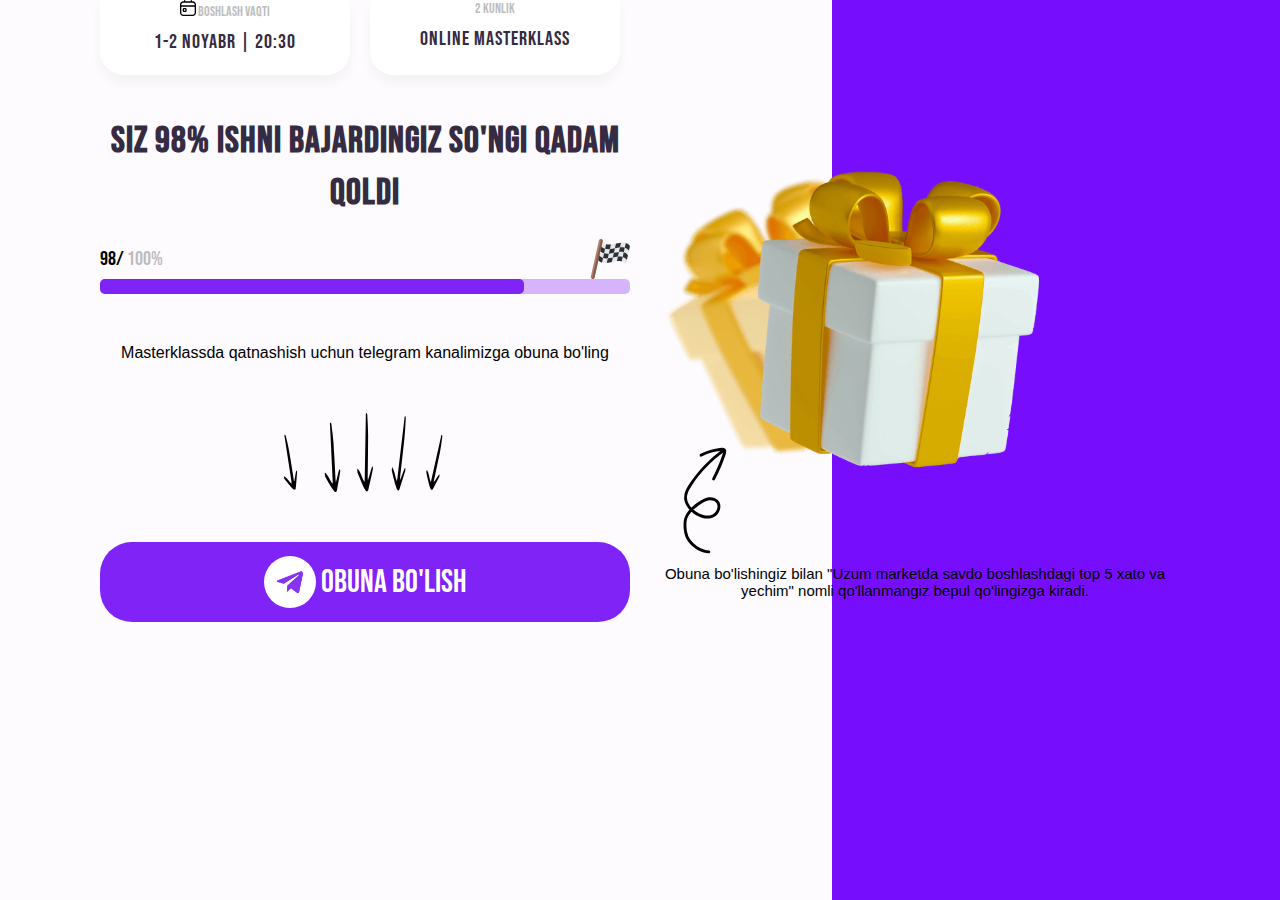
==== index.html @ 6f1469df "first commit" ====
<!DOCTYPE html>
<html lang="uz">
	<head>
		<meta charset="UTF-8" />
		<meta name="viewport" content="width=device-width, initial-scale=1.0" />
		<title>Masterklass Qadam</title>
		<link rel="stylesheet" href="main.css" />
		<link rel="preconnect" href="https://fonts.googleapis.com" />
		<link rel="preconnect" href="https://fonts.gstatic.com" crossorigin />
		<link
			href="https://fonts.googleapis.com/css2?family=Bebas+Neue&family=Roboto:wght@300;400;500;700&display=swap"
			rel="stylesheet"
		/>
	</head>
	<body>
		<div class="container">
			<div class="box1">
				<div class="header">
					<div>
						<p class="subtitle"><img src="icon/calendar.svg" alt="icon" /> Boshlash vaqti</p>
						<p class="title">1-2 Noyabr | 20:30</p>
					</div>
					<div>
						<p class="subtitle">2 kunlik</p>
						<p class="title">ONLINE MASTERKLASS</p>
					</div>
				</div>
				<h2 class="text">SIZ 98% ISHNI BAJARDINGIZ SO'NGI QADAM QOLDI</h2>
				<div>
					<div class="progress-des">
						<p>98/ <span>100%</span></p>
						<img src="icon/flag.svg" alt="icon" />
					</div>
					<div class="progress-bar">
						<div class="progress"></div>
					</div>
				</div>
				<div class="text2">Masterklassda qatnashish uchun telegram kanalimizga obuna bo'ling</div>
				<img class="arrows" src="icon/arrows.svg" alt="arrows" />
				<a href="https://t.me/your_channel" target="_blank" class="telegram-button">
					<img class="telegram-logo" src="icon/telegram-logo-48.png" alt="telegram logo" /> <span>OBUNA BO'LISH</span></a
				>
			</div>
			<div class="box2">
				<img class="box-img" src="icon/thank_you_gift@1x.png" alt="icon" />
				<img class="arrow" src="icon/arrow.svg" alt="arrow" />
				<p>
					Obuna bo'lishingiz bilan "Uzum marketda savdo boshlashdagi top 5 xato va yechim" nomli qo'llanmangiz bepul qo'lingizga
					kiradi.
				</p>
			</div>
		</div>
	</body>
</html>
---- main.css ----
* {
	margin: 0;
	padding: 0;
	box-sizing: border-box;
}

body {
	font-family: 'Bebas Neue', sans-serif;
	display: flex;
	justify-content: center;
	height: 100vh;
	margin: 0;
	background-color: #fdfbfe;
	background: linear-gradient(to right, #fdfbfe 65%, #760dfd 35%);
}
.container {
	padding: 0px 20px;
	max-width: 1120px;
	display: flex;
	justify-content: space-between;
	gap: 20px;
}

.header {
	display: flex;
	gap: 20px;
	margin-bottom: 30px;
	text-align: center;
}

.header div {
	width: 250px;
	height: 75px;
	padding: 0px 8px;
	background-color: #fff;
	border-bottom-left-radius: 24px;
	border-bottom-right-radius: 24px;
	box-shadow: 0px 8px 12px 0px #0000000a;
}
.subtitle {
	color: #bdbdbd;
	font-size: 14px;
	font-weight: 500;
	margin-bottom: 10px;
}

.title {
	font-size: 20px;
	font-weight: 500;
	letter-spacing: 1px;
	color: #352b42;
}

.subtitle img {
	width: 16px;
	height: 16px;
}

.text {
	padding-top: 10px;
	font-size: 37px;
	color: #352b42;
	letter-spacing: 1px;
	line-height: 52px;
	font-weight: 500px;
	margin-bottom: 20px;
	text-align: center;
}

.progress-des {
	display: flex;
	align-items: center;
	justify-content: space-between;
}

.progress-des p {
	color: #000;
	font-size: 20px;
	line-height: 40px;
	font-weight: 400;
}

.progress-des p span {
	color: #bdbdbd;
}

.progress-bar {
	width: 100%;
	background-color: #d5b3fd;
	border-radius: 5px;
	margin-bottom: 30px;
}

.progress {
	width: 80%;
	background-color: #8023f6;
	height: 15px;
	border-radius: 5px;
}

.text2 {
	padding-top: 20px;
	font-family: Arial, Helvetica, sans-serif;
	text-align: center;
	font-size: 16px;
	margin-bottom: 20px;
}

.arrows {
	display: block;
	width: 180px;
	height: 80px;
	text-align: center;
	margin: 50px auto 50px;
	animation: bounce 1s cubic-bezier(0.5, 1, 1, 1) infinite;
}

@keyframes bounce {
	0%,
	100% {
		transform: translateY(0);
	}
	50% {
		transform: translateY(-10px); /* Yuqoriga ko'tarilish */
	}
}

.telegram-button {
	width: 530px;
	height: 80px;
	color: white;
	background-color: #8023f6;
	padding: 10px 20px;
	border-radius: 32px;
	text-decoration: none;
	font-size: 32px;
	display: flex;
	align-items: center;
	justify-content: center;
	gap: 5px;
	margin-top: 35px;
}
.telegram-button:hover {
	background-color: #4d55d2;
}

.telegram-logo {
	width: 52px;
	height: 52px;
	padding: 10px;
	background-color: #fff;
	border-radius: 100%;
}

.box-img {
	width: 430px;
	height: 325px;
	margin-top: 150px;
}

.arrow {
	width: 120px;
	height: 120px;
	margin-top: -40px;
}

.box2 p {
	font-family: Arial, Helvetica, sans-serif;
	text-align: center;
	font-size: 15px;
}

@media (max-width: 960px) {
	body {
		background: #fdfbfe;
	}
	.text {
		width: 100%;
		font-size: 30px;
		letter-spacing: 1px;
		line-height: 40px;
	}

	.progress-des p {
		font-size: 18px;
		line-height: 30px;
	}

	.telegram-button {
		font-size: 24px;
		height: 60px;
	}

	.header div {
		width: 100%;
	}

	.container {
		flex-direction: column;
		align-items: center;
		position: relative;
	}
	.box2 {
		text-align: center;
		display: flex;
		flex-direction: column-reverse;
		align-items: center;
		justify-content: center;
	}

	.box2 p {
		text-align: center;
	}

	.box-img {
		width: 522px;
		height: 428px;
		margin: 0 auto;
		margin-top: 50px;
	}

	.box1 {
		width: 100%;
	}

	.arrow {
		width: 80px;
		height: 80px;
		justify-items: end;
		transform: rotate(180deg);
		margin-top: 0px;
		margin-right: -70%;
	}

	.telegram-button {
		width: 100%;
		font-size: 20px;
	}

	.telegram-logo {
		width: 42px;
		height: 42px;
		padding: 7px;
	}
}

@media (max-width: 480px) {
	.text {
		font-size: 24px;
		line-height: 30px;
	}

	.title {
		font-size: 18px;
	}
	.progress-des p {
		font-size: 18px;
		line-height: 30px;
	}

	.telegram-button {
		font-size: 20px;
		height: 50px;
	}

	.header div {
		width: 100%;
	}

	.container {
		flex-direction: column;
		align-items: center;
		position: relative;
	}
	.box2 {
		text-align: center;
		display: flex;
		flex-direction: column-reverse;
		align-items: center;
		justify-content: center;
	}

	.box2 p {
		text-align: center;
	}

	.box-img {
		width: 350px;
		height: 300px;
		margin: 0 auto;
		margin-top: 50px;
	}

	.arrow {
		width: 60px;
		height: 60px;
		justify-items: end;
		transform: rotate(180deg);
		margin-top: 0px;
		margin-right: -70%;
	}

	.telegram-button {
		width: 100%;
		font-size: 18px;
	}

	.telegram-logo {
		width: 32px;
		height: 32px;
		padding: 5px;
	}
}
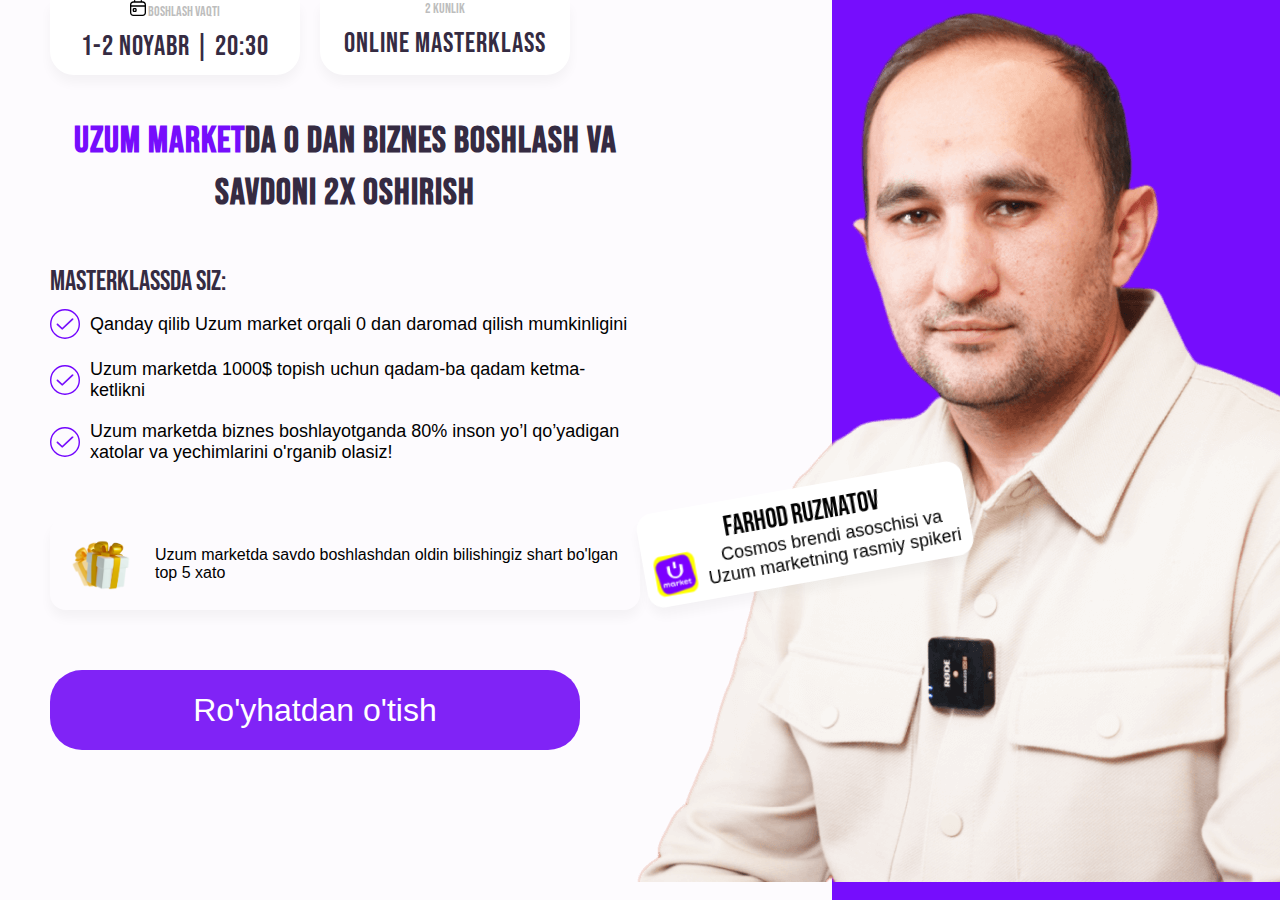
==== commit 77ba3e62: "mentor page" ====
--- a/index.html
+++ b/index.html
@@ -3,8 +3,8 @@
 	<head>
 		<meta charset="UTF-8" />
 		<meta name="viewport" content="width=device-width, initial-scale=1.0" />
-		<title>Masterklass Qadam</title>
-		<link rel="stylesheet" href="main.css" />
+		<title>Masterklass</title>
+		<link rel="stylesheet" href="style.css" />
 		<link rel="preconnect" href="https://fonts.googleapis.com" />
 		<link rel="preconnect" href="https://fonts.gstatic.com" crossorigin />
 		<link
@@ -25,30 +25,78 @@
 						<p class="title">ONLINE MASTERKLASS</p>
 					</div>
 				</div>
-				<h2 class="text">SIZ 98% ISHNI BAJARDINGIZ SO'NGI QADAM QOLDI</h2>
-				<div>
-					<div class="progress-des">
-						<p>98/ <span>100%</span></p>
-						<img src="icon/flag.svg" alt="icon" />
+				<h2 class="text"><span>Uzum market</span>da 0 dan biznes boshlash va savdoni 2X oshirish</h2>
+				<div class="course-des">
+					<h2>Masterklassda siz:</h2>
+					<div>
+						<img src="icon/1.svg" alt="icon" />
+						<p>Qanday qilib Uzum market orqali 0 dan daromad qilish mumkinligini</p>
 					</div>
-					<div class="progress-bar">
-						<div class="progress"></div>
+					<div>
+						<img src="icon/1.svg" alt="icon" />
+						<p>Uzum marketda 1000$ topish uchun qadam-ba qadam ketma-ketlikni</p>
+					</div>
+					<div>
+						<img src="icon/1.svg" alt="icon" />
+						<p>Uzum marketda biznes boshlayotganda 80% inson yo’l qo’yadigan xatolar va yechimlarini o'rganib olasiz!</p>
 					</div>
 				</div>
-				<div class="text2">Masterklassda qatnashish uchun telegram kanalimizga obuna bo'ling</div>
-				<img class="arrows" src="icon/arrows.svg" alt="arrows" />
-				<a href="https://t.me/your_channel" target="_blank" class="telegram-button">
-					<img class="telegram-logo" src="icon/telegram-logo-48.png" alt="telegram logo" /> <span>OBUNA BO'LISH</span></a
-				>
+				<div class="mistakes">
+					<img src="icon/thank_you_gift@1x.png" alt="icon" />
+					<p>Uzum marketda savdo boshlashdan oldin bilishingiz shart bo'lgan top 5 xato</p>
+				</div>
+				<button class="btn" onclick="openModal()">Ro'yhatdan o'tish</button>
 			</div>
 			<div class="box2">
-				<img class="box-img" src="icon/thank_you_gift@1x.png" alt="icon" />
-				<img class="arrow" src="icon/arrow.svg" alt="arrow" />
-				<p>
-					Obuna bo'lishingiz bilan "Uzum marketda savdo boshlashdagi top 5 xato va yechim" nomli qo'llanmangiz bepul qo'lingizga
-					kiradi.
-				</p>
+				<h2 class="text-block"><span>Uzum market</span>da 0 dan biznes boshlash va savdoni 2X oshirish</h2>
+				<img class="mentor-img" src="mentor.png" alt="icon" />
+				<div class="mentor">
+					<h2>Farhod Ruzmatov</h2>
+					<div>
+						<img src="icon/uzum_logo.svg" alt="icon" />
+						<p>Cosmos brendi asoschisi va Uzum marketning rasmiy spikeri</p>
+					</div>
+				</div>
 			</div>
 		</div>
+		<div class="modal" id="modal">
+			<div class="modal-content">
+				<span class="close" onclick="closeModal()">&times;</span>
+				<h2>Joy band qilish</h2>
+				<form id="registrationForm" name="submit-to-google-sheet">
+					<label for="name">Ism </label>
+					<input type="text" id="name" name="name" placeholder="Ismingizni kiriting" required />
+
+					<label for="phone">Telefon raqami</label>
+					<input type="tel" id="phone" name="phone" pattern="^\+998\s\d{2}\s\d{3}\s\d{2}\s\d{2}$" placeholder="+998 99 123 45 67" required />
+
+					<button type="submit">Jo'natish</button>
+				</form>
+			</div>
+		</div>
+
+		<script>
+			function openModal() {
+					document.getElementById("modal").style.display = "flex";
+			}
+
+			function closeModal() {
+					document.getElementById("modal").style.display = "none";
+			}
+
+			const scriptURL = 'https://script.google.com/macros/s/AKfycbxTU8GlkkV5Z2kO5f_MChXtxFHAGcIQm-lHDnA0lT9QIDjQCAwN1gWQf-U1PcNlRnkC/exec'
+			const form = document.forms['submit-to-google-sheet']
+
+			form.addEventListener('submit', e => {
+					e.preventDefault()
+					fetch(scriptURL, { method: 'POST', body: new FormData(form) })
+							.then(response => {
+									console.log('Success!', response)
+									closeModal(); 
+									window.location.href = 'telegram/telegram.html'; 
+							})
+							.catch(error => console.error('Error!', error.message))
+			})
+	</script>
 	</body>
 </html>
--- a/style.css
+++ b/style.css
@@ -0,0 +1,402 @@
+* {
+	margin: 0;
+	padding: 0;
+	box-sizing: border-box;
+}
+
+body {
+	font-family: 'Bebas Neue', sans-serif;
+	display: flex;
+	justify-content: center;
+	height: 100vh;
+	margin: 0;
+	background-color: #fdfbfe;
+	background: linear-gradient(to right, #fdfbfe 65%, #760dfd 35%);
+}
+.container {
+	padding: 0px 20px;
+	max-width: 1220px;
+	display: flex;
+	justify-content: space-between;
+	align-items: flex-start;
+	gap: 20px;
+	width: 100%;
+}
+.box1 {
+	width: 50%;
+	flex-shrink: 0;
+}
+
+.header {
+	display: flex;
+	gap: 20px;
+	margin-bottom: 30px;
+	text-align: center;
+}
+
+.header div {
+	width: 250px;
+	height: 75px;
+	padding: 0px 8px;
+	background-color: #fff;
+	border-bottom-left-radius: 24px;
+	border-bottom-right-radius: 24px;
+	box-shadow: 0px 8px 12px 0px #0000000a;
+}
+.subtitle {
+	color: #bdbdbd;
+	font-size: 14px;
+	font-weight: 500;
+	margin-bottom: 10px;
+}
+
+.title {
+	font-size: 28px;
+	font-weight: 500;
+	letter-spacing: 1px;
+	color: #352b42;
+}
+
+.subtitle img {
+	width: 16px;
+	height: 16px;
+}
+
+.text {
+	padding-top: 10px;
+	font-size: 37px;
+	color: #352b42;
+	letter-spacing: 1px;
+	line-height: 52px;
+	font-weight: 500px;
+	margin-bottom: 20px;
+	text-align: center;
+}
+
+.text span {
+	color: #760dfc;
+}
+.course-des {
+	padding-top: 25px;
+	margin-bottom: 45px;
+}
+.course-des h2 {
+	color: #352b42;
+	font-size: 28px;
+	line-height: 35px;
+	font-weight: 400;
+}
+
+.course-des div {
+	display: flex;
+	align-items: center;
+	justify-content: start;
+	gap: 10px;
+	padding: 10px 0px;
+}
+
+.course-des div p {
+	font-size: 18px;
+	font-family: Arial, Helvetica, sans-serif;
+	font-weight: 400;
+}
+.course-des div img {
+	width: 30px;
+	height: 30px;
+}
+
+.mistakes {
+	display: flex;
+	align-items: center;
+	justify-content: space-between;
+	gap: 20px;
+	padding: 20px;
+	margin-bottom: 25px;
+	border-radius: 16px;
+	box-shadow: 0px 8px 12px 0px #0000000a;
+}
+
+.mistakes img {
+	width: 65px;
+	height: 52px;
+}
+
+.mistakes p {
+	font-size: 16px;
+	font-family: Arial, Helvetica, sans-serif;
+	font-weight: 500;
+}
+
+.btn {
+	width: 530px;
+	height: 80px;
+	color: white;
+	background-color: #8023f6;
+	padding: 10px 20px;
+	border-radius: 32px;
+	border: none;
+	text-decoration: none;
+	font-size: 32px;
+	margin-top: 35px;
+	margin-bottom: 35px;
+}
+.btn:hover {
+	background-color: #7e23f6d3;
+}
+
+.box2 {
+	position: fixed;
+	top: 0;
+	right: 0;
+	width: 50%; /* yoki kerakli kenglikni belgilang */
+	height: 100vh;
+}
+
+.mentor {
+	width: 330px;
+	padding: 10px;
+	text-align: center;
+	border-radius: 16px;
+	box-shadow: 0px 8px 12px 0px #0000000a;
+	margin-top: -400px;
+	background-color: #fff;
+	backface-visibility: hidden;
+	transform: rotate(-10deg);
+}
+
+.mentor h2 {
+	font-size: 28px;
+	font-weight: 400;
+}
+
+.mentor div {
+	display: flex;
+	align-items: center;
+	justify-content: space-between;
+	gap: 10px;
+}
+.mentor div img {
+	width: 42px;
+	height: 42px;
+}
+
+.mentor div p {
+  font-size: 18px;
+  font-family: Arial, Helvetica, sans-serif;
+}
+.mentor-img {
+	width: auto;
+	position: relative;
+	right: 15px;
+}
+
+.modal {
+	display: none;
+	position: fixed;
+	top: 0;
+	left: 0;
+	right: 0;
+	bottom: 0;
+	background-color: rgba(0, 0, 0, 0.5);
+	justify-content: center;
+	align-items: center;
+	z-index: 1000;
+}
+.modal-content {
+	background-color: #fff;
+	padding: 40px;
+	width: 440px;
+	height: 335px;
+	border-radius: 8px;
+	text-align: center;
+	position: relative;
+}
+
+.modal-content h2 {
+	font-weight: 400;
+}
+.close {
+	position: absolute;
+	top: 10px;
+	right: 15px;
+	font-size: 34px;
+	cursor: pointer;
+}
+
+form label {
+	display: block;
+	margin: 10px 0 5px;
+	text-align: start;
+	font-size: 18px;
+	font-family: Arial, Helvetica, sans-serif;
+}
+form input {
+	width: 100%;
+	font-size: 16px;
+	font-family: Arial, Helvetica, sans-serif;
+	padding: 8px;
+	margin-bottom: 15px;
+	border-radius: 12px;
+	border: 1px solid #bed4da;
+}
+
+form input:focus {
+	outline: none;
+}
+form button {
+	width: 100%;
+	padding: 10px;
+	background-color: #8023f6;
+	border: none;
+	color: white;
+	font-size: 16px;
+	border-radius: 5px;
+	cursor: pointer;
+}
+form button:hover {
+	background-color: #4d55d2;
+}
+
+.text-block {
+	display: none;
+}
+@media (max-width: 960px) {
+	body {
+		background: #fdfbfe;
+	}
+	.text {
+		display: none;
+	}
+
+	.btn {
+		font-size: 24px;
+		height: 60px;
+	}
+
+	.header div {
+		width: 100%;
+	}
+
+	.container {
+		flex-direction: column;
+		align-items: center;
+		position: relative;
+	}
+
+	.box1 {
+		width: 100%;
+	}
+
+	.box2 {
+		position: absolute;
+		top: 120px;
+		left: 0;
+		width: 100%;
+	}
+	.text-block {
+		display: block;
+		padding-top: 10px;
+		font-size: 27px;
+		color: #352b42;
+		letter-spacing: 1px;
+		line-height: 42px;
+		font-weight: 500;
+		margin: 0 auto;
+		margin-bottom: 20px;
+		text-align: center;
+		width: fit-content;
+	}
+
+	.text-block span {
+		color: #760dfc;
+	}
+
+	.btn {
+		width: 95%;
+		position: absolute;
+		top: 1000px;
+		padding: 15px 30px;
+		z-index: 200;
+	}
+
+	.course-des {
+		position: absolute;
+		top: 1100px;
+	}
+
+	.mistakes {
+		display: none;
+	}
+	.mentor-img {
+		max-width: 100%;
+		height: auto;
+		width: auto;
+		position: absolute;
+		left: 0;
+		right: 0;
+	}
+	.mentor {
+		margin-top: 650px;
+	}
+}
+
+@media (max-width: 760px) {
+	.mentor {
+    margin-top: 450px;
+	}
+	.btn {
+    top: 900px;
+	}
+
+  .course-des {
+    top:990px;
+  }
+}
+@media (max-width: 480px) {
+	.text {
+		font-size: 24px;
+		line-height: 30px;
+	}
+
+	.title {
+		font-size: 18px;
+	}
+
+	.header div {
+		width: 100%;
+	}
+
+	.container {
+		flex-direction: column;
+		align-items: center;
+		position: relative;
+	}
+	.box2 {
+    
+	}
+
+	.btn {
+		width: 90%;
+		height: 50px;
+		font-size: 18px;
+	}
+  .mentor {
+    margin-top: 250px;
+	}
+
+  .mentor h2 {
+    font-size: 25px;
+    font-weight: 300;
+  }
+
+  .mentor div p {
+    font-size: 15px;
+  }
+	.btn {
+    top: 650px;
+	}
+
+  .course-des {
+    top:750px;
+  }
+}
